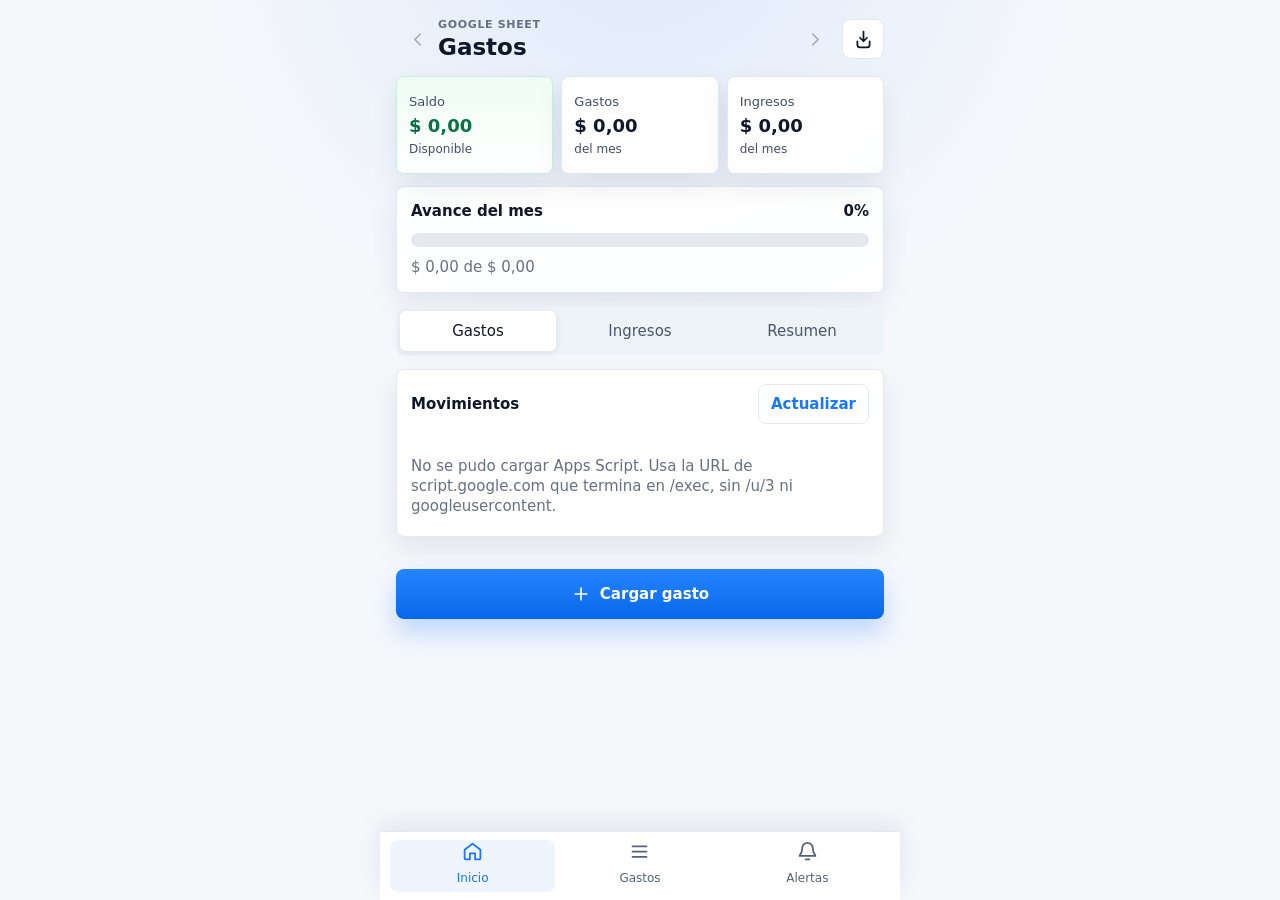
==== cache-reset.html @ 87f0db5d "Add files via upload" ====
<!doctype html>
<html lang="es">
  <head>
    <meta charset="utf-8" />
    <meta name="viewport" content="width=device-width, initial-scale=1" />
    <title>Actualizando Gastos</title>
    <style>
      body {
        min-height: 100vh;
        margin: 0;
        display: grid;
        place-items: center;
        font-family: system-ui, -apple-system, BlinkMacSystemFont, "Segoe UI", sans-serif;
        background: #f6f7f9;
        color: #111827;
      }

      main {
        width: min(88vw, 360px);
        padding: 28px;
        border-radius: 14px;
        background: #fff;
        box-shadow: 0 18px 40px rgba(15, 23, 42, 0.12);
        text-align: center;
      }

      span {
        display: inline-block;
        width: 34px;
        height: 34px;
        border: 4px solid #dbeafe;
        border-top-color: #1677ff;
        border-radius: 50%;
        animation: spin 0.8s linear infinite;
      }

      p {
        margin: 16px 0 0;
        color: #64748b;
      }

      @keyframes spin {
        to {
          transform: rotate(360deg);
        }
      }
    </style>
  </head>
  <body>
    <main>
      <span aria-hidden="true"></span>
      <h1>Actualizando</h1>
      <p>Limpiando la version anterior...</p>
    </main>
    <script>
      async function resetApp() {
        try {
          if ('serviceWorker' in navigator) {
            const registrations = await navigator.serviceWorker.getRegistrations();
            await Promise.all(registrations.map((registration) => registration.unregister()));
          }

          if ('caches' in window) {
            const keys = await caches.keys();
            await Promise.all(keys.map((key) => caches.delete(key)));
          }
        } finally {
          window.location.replace('./?v=7&reset=' + Date.now());
        }
      }

      resetApp();
    </script>
  </body>
</html>
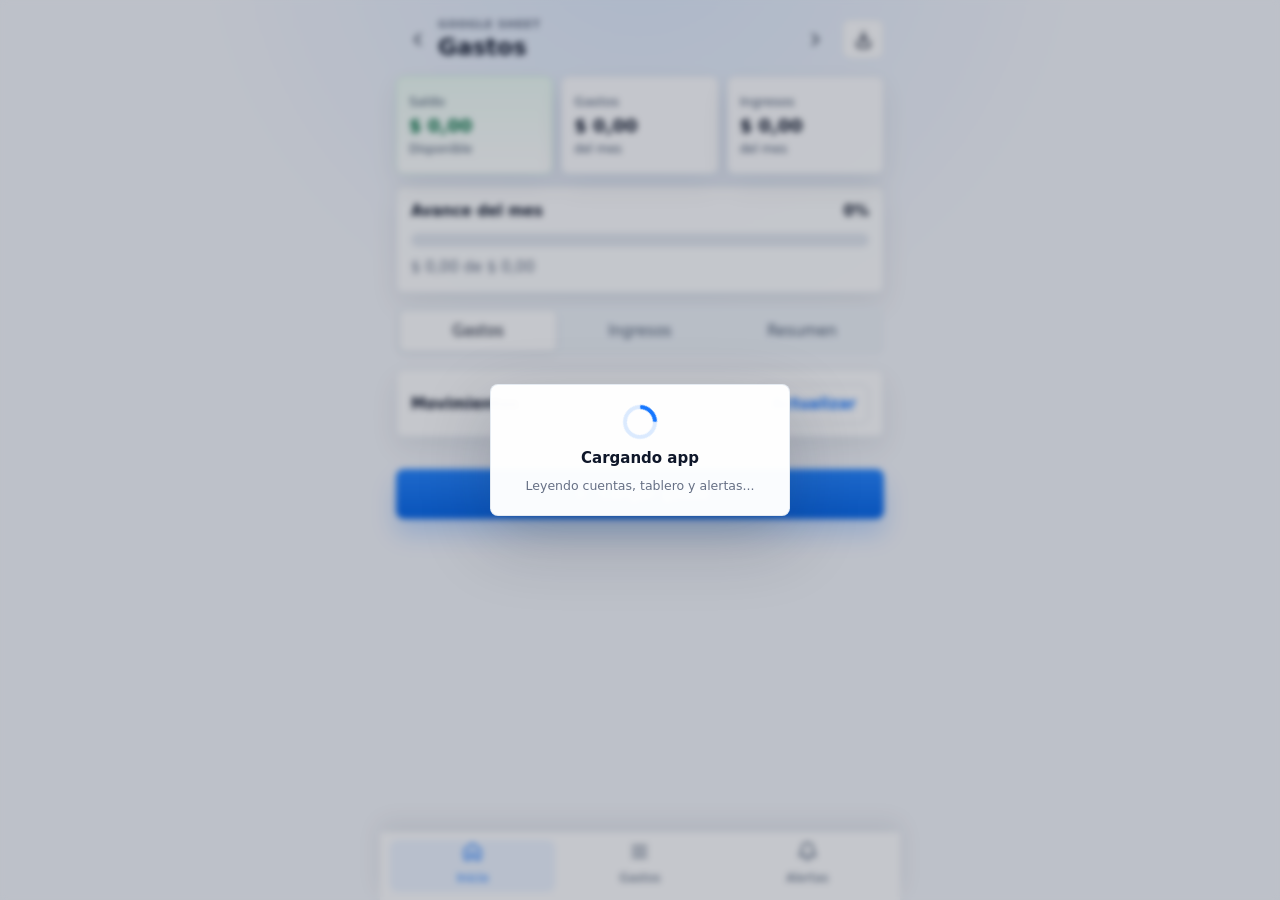
==== commit 0909d4b6: "Add files via upload" ====
--- a/cache-reset.html
+++ b/cache-reset.html
@@ -65,7 +65,7 @@
             await Promise.all(keys.map((key) => caches.delete(key)));
           }
         } finally {
-          window.location.replace('./?v=7&reset=' + Date.now());
+          window.location.replace('./?v=11&reset=' + Date.now());
         }
       }
 
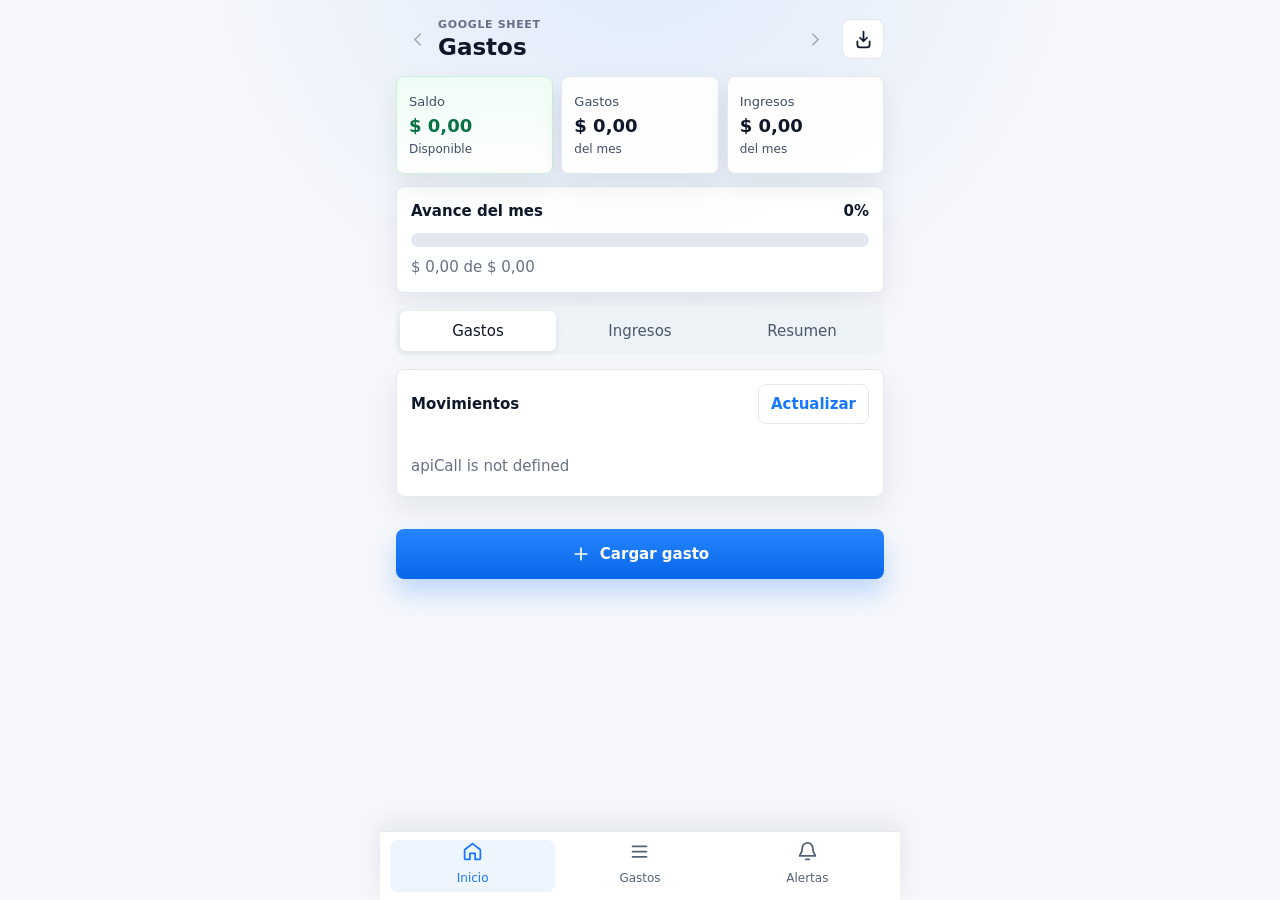
==== commit cc7266a8: "Actualizar limpieza de caché a versión 13" ====
--- a/cache-reset.html
+++ b/cache-reset.html
@@ -65,7 +65,7 @@
             await Promise.all(keys.map((key) => caches.delete(key)));
           }
         } finally {
-          window.location.replace('./?v=11&reset=' + Date.now());
+          window.location.replace('./?v=13&reset=' + Date.now());
         }
       }
 
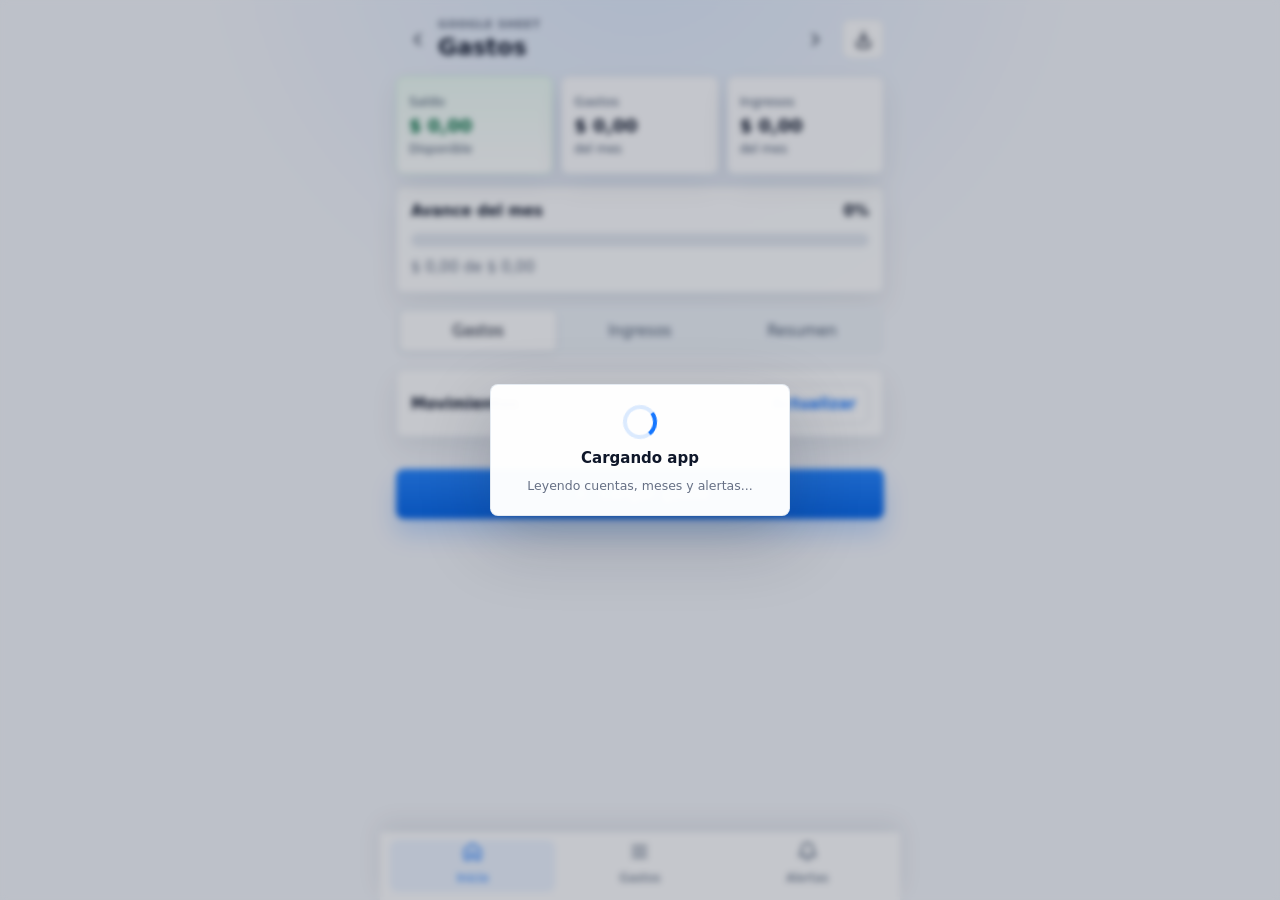
==== commit 2134eca6: "Bump reset redirect to v14" ====
--- a/cache-reset.html
+++ b/cache-reset.html
@@ -65,7 +65,7 @@
             await Promise.all(keys.map((key) => caches.delete(key)));
           }
         } finally {
-          window.location.replace('./?v=13&reset=' + Date.now());
+          window.location.replace('./?v=14&reset=' + Date.now());
         }
       }
 
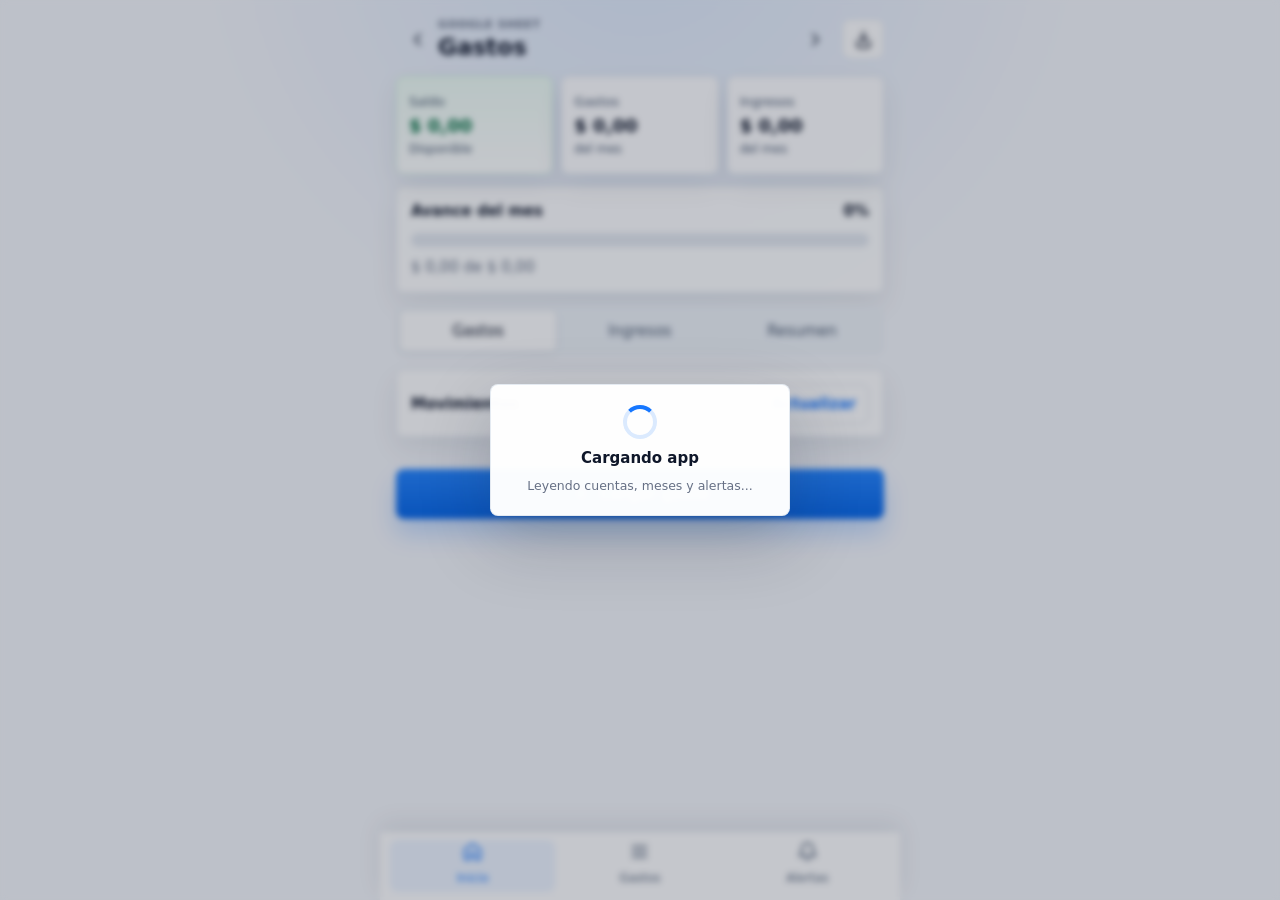
==== commit 127110d8: "Bump reset redirect to v16" ====
--- a/cache-reset.html
+++ b/cache-reset.html
@@ -65,7 +65,7 @@
             await Promise.all(keys.map((key) => caches.delete(key)));
           }
         } finally {
-          window.location.replace('./?v=14&reset=' + Date.now());
+          window.location.replace('./?v=16&reset=' + Date.now());
         }
       }
 
